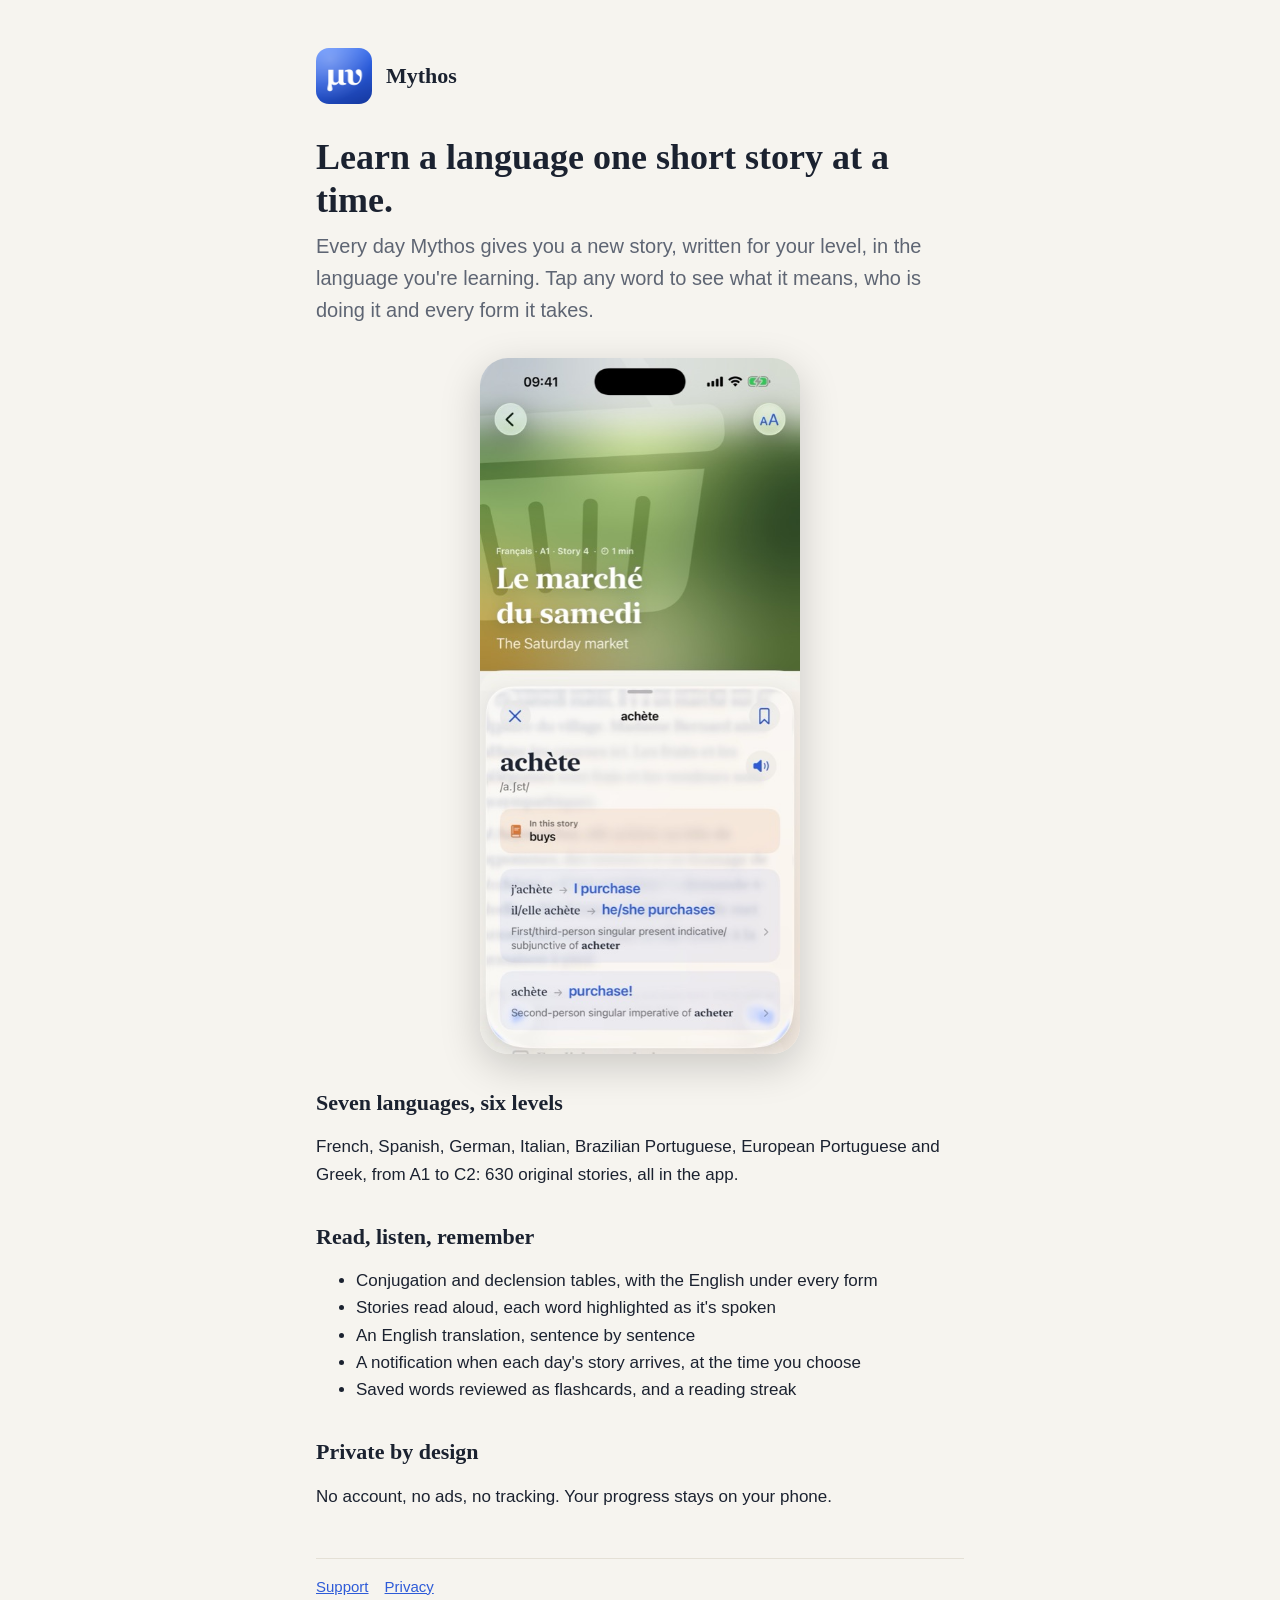
==== docs/index.html @ 9bd835cb "Prepare the App Store listing Add the privacy manifest (UserDefaults and file timestamps, no data co" ====
<!doctype html>
<html lang="en-GB">
<head>
  <meta charset="utf-8">
  <meta name="viewport" content="width=device-width, initial-scale=1">
  <title>Mythos: Language stories</title>
  <meta name="description" content="A short story every day in the language you're learning, at your level.">
  <link rel="icon" href="icon.png">
  <link rel="stylesheet" href="site.css">
</head>
<body>
<main>
  <header><img src="icon.png" alt=""><a href="./">Mythos</a></header>

  <h1>Learn a language one short story at a time.</h1>
  <p class="lede">Every day Mythos gives you a new story, written for your level, in the language you're learning. Tap any word to see what it means, who is doing it and every form it takes.</p>

  <img class="hero" src="hero.jpg" alt="Tapping the word achète in a French story shows 'il/elle achète → he/she purchases'.">

  <h2>Seven languages, six levels</h2>
  <p>French, Spanish, German, Italian, Brazilian Portuguese, European Portuguese and Greek, from A1 to C2: 630 original stories, all in the app.</p>

  <h2>Read, listen, remember</h2>
  <ul>
    <li>Conjugation and declension tables, with the English under every form</li>
    <li>Stories read aloud, each word highlighted as it's spoken</li>
    <li>An English translation, sentence by sentence</li>
    <li>A notification when each day's story arrives, at the time you choose</li>
    <li>Saved words reviewed as flashcards, and a reading streak</li>
  </ul>

  <h2>Private by design</h2>
  <p>No account, no ads, no tracking. Your progress stays on your phone.</p>

  <footer>
    <a href="support.html">Support</a><a href="privacy.html">Privacy</a>
  </footer>
</main>
</body>
</html>
---- docs/site.css ----
:root {
  --paper: #F6F4EF; --ink: #1B2230; --muted: #5E6573; --accent: #2E5BD8; --card: #FFFFFF; --rule: #E4E0D6;
  color-scheme: light dark;
}
@media (prefers-color-scheme: dark) {
  :root { --paper: #0D1117; --ink: #E8EAF0; --muted: #9AA1AE; --accent: #7EA2FF; --card: #161B24; --rule: #262D3A; }
}
* { box-sizing: border-box; }
body {
  margin: 0; background: var(--paper); color: var(--ink);
  font: 17px/1.6 -apple-system, BlinkMacSystemFont, "Segoe UI", Helvetica, Arial, sans-serif;
}
main { max-width: 680px; margin: 0 auto; padding: 48px 16px 64px; }
header { display: flex; align-items: center; gap: 14px; margin-bottom: 32px; }
header img { width: 56px; height: 56px; border-radius: 13px; }
header a { color: inherit; text-decoration: none; font: 600 22px/1.2 Georgia, "Times New Roman", serif; }
h1, h2 { font-family: Georgia, "Times New Roman", serif; line-height: 1.2; }
h1 { font-size: 36px; margin: 0 0 8px; }
h2 { font-size: 22px; margin: 36px 0 8px; }
p, li { color: var(--ink); }
.lede { font-size: 20px; color: var(--muted); margin-top: 0; }
.muted { color: var(--muted); font-size: 15px; }
a { color: var(--accent); }
.hero { display: block; width: 100%; max-width: 320px; margin: 32px auto; border-radius: 28px; box-shadow: 0 12px 40px rgb(0 0 0 / .18); }
footer { margin-top: 48px; padding-top: 16px; border-top: 1px solid var(--rule); font-size: 15px; color: var(--muted); }
footer a { margin-right: 16px; }
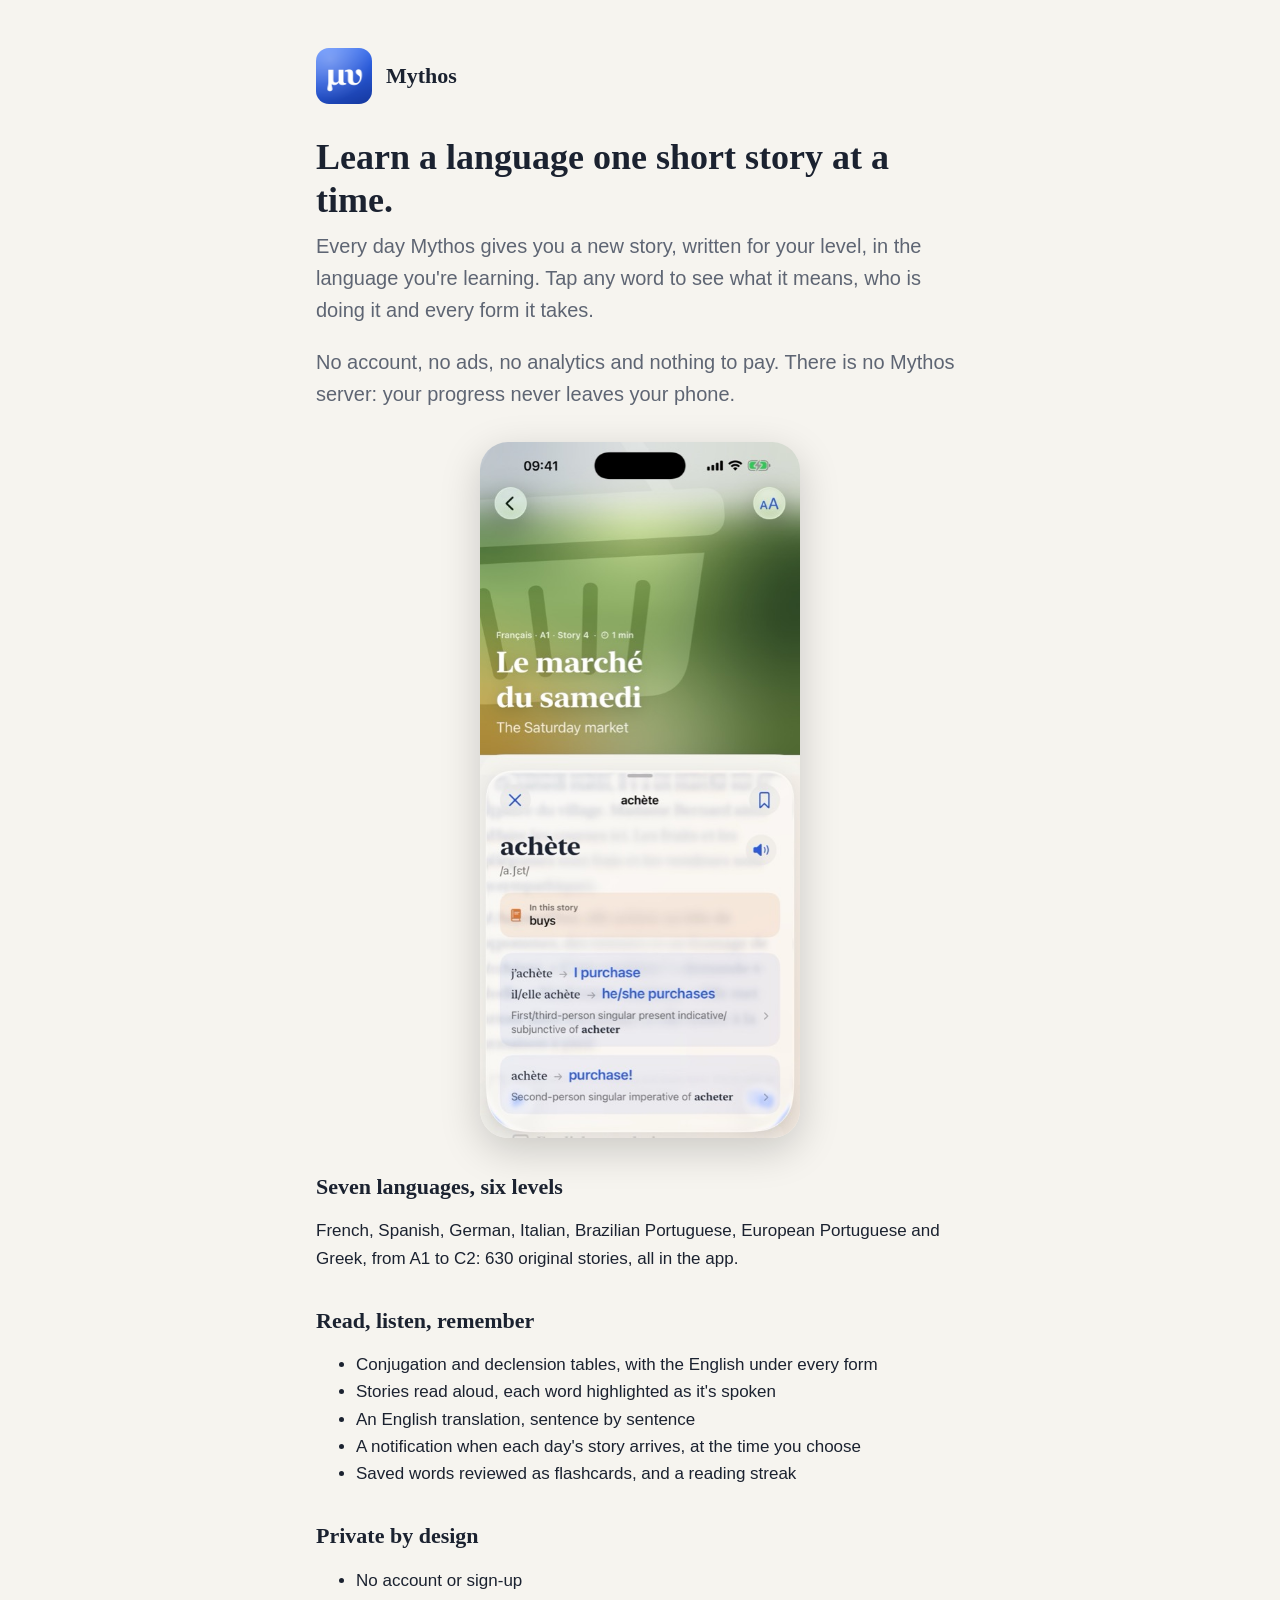
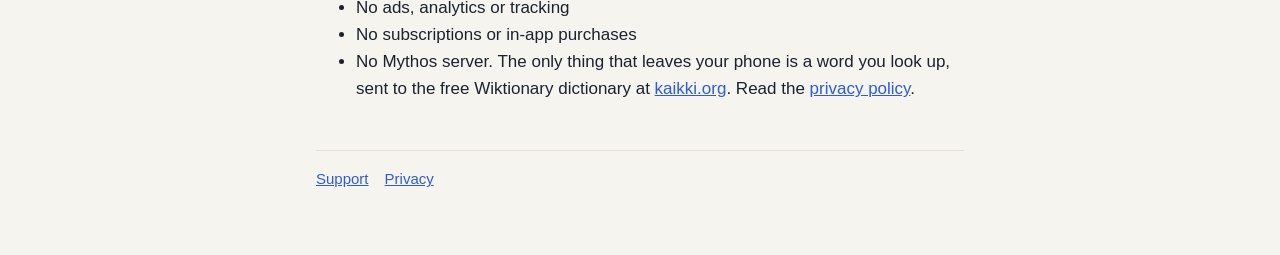
==== commit dbda56d5: "Lead the listing with privacy and no fees The promotional text, description and website now open wit" ====
--- a/docs/index.html
+++ b/docs/index.html
@@ -14,6 +14,7 @@
 
   <h1>Learn a language one short story at a time.</h1>
   <p class="lede">Every day Mythos gives you a new story, written for your level, in the language you're learning. Tap any word to see what it means, who is doing it and every form it takes.</p>
+  <p class="lede">No account, no ads, no analytics and nothing to pay. There is no Mythos server: your progress never leaves your phone.</p>
 
   <img class="hero" src="hero.jpg" alt="Tapping the word achète in a French story shows 'il/elle achète → he/she purchases'.">
 
@@ -30,7 +31,12 @@
   </ul>
 
   <h2>Private by design</h2>
-  <p>No account, no ads, no tracking. Your progress stays on your phone.</p>
+  <ul>
+    <li>No account or sign-up</li>
+    <li>No ads, analytics or tracking</li>
+    <li>No subscriptions or in-app purchases</li>
+    <li>No Mythos server. The only thing that leaves your phone is a word you look up, sent to the free Wiktionary dictionary at <a href="https://kaikki.org">kaikki.org</a>. Read the <a href="privacy.html">privacy policy</a>.</li>
+  </ul>
 
   <footer>
     <a href="support.html">Support</a><a href="privacy.html">Privacy</a>
